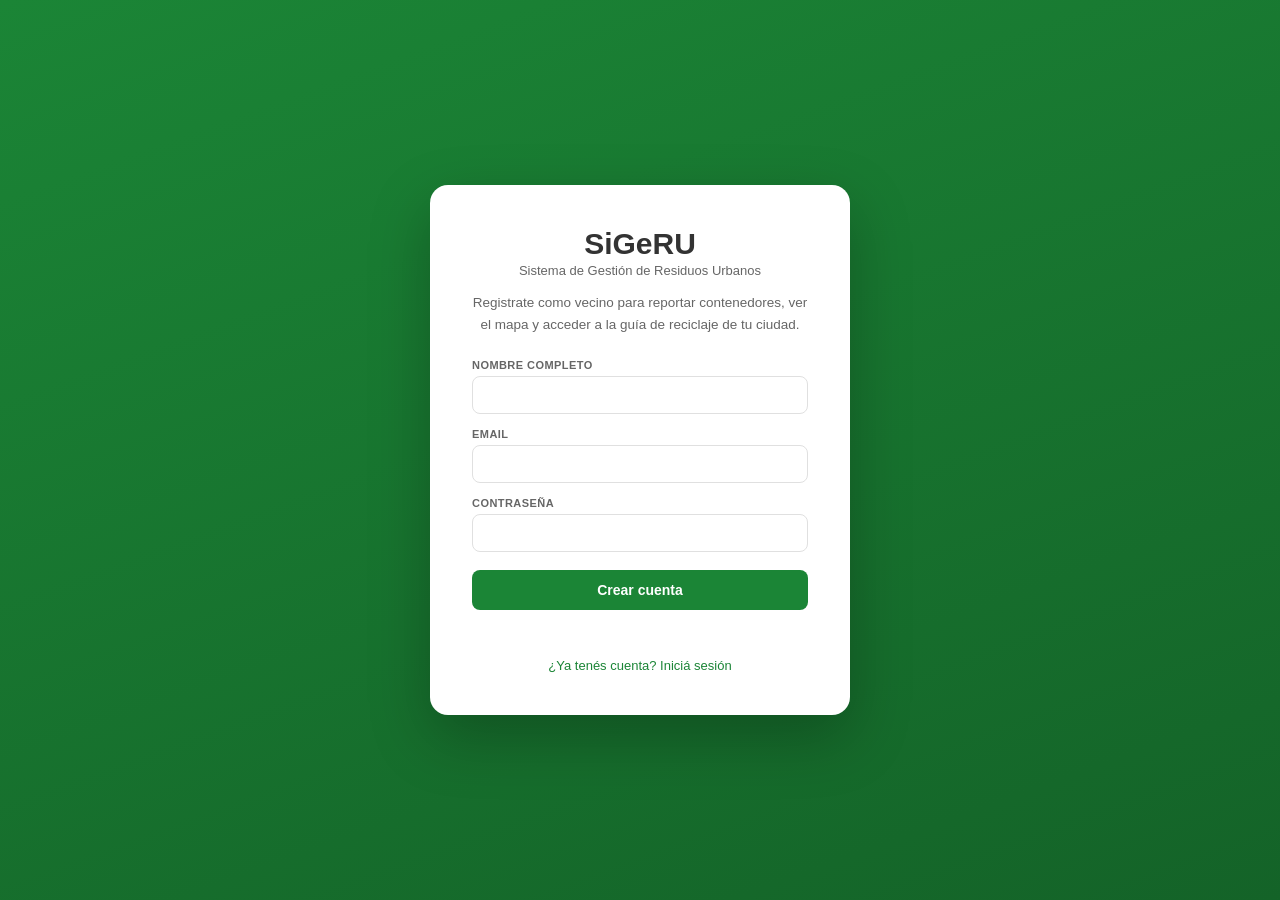
==== frontend/registro.html @ fc3cdd00 "Agreguar la estructura iniciar del sigeru G.R.U" ====
<!DOCTYPE html>
<html lang="es">
<head>
    <meta charset="UTF-8">
    <meta name="viewport" content="width=device-width, initial-scale=1.0">
    <title>SiGeRU — Registro de Vecinos</title>
    <link rel="stylesheet" href="css/estilos.css">
</head>
<body>
    <!--
      LANDING / REGISTRO DE VECINOS.
      El JavaScript va embebido abajo (etiqueta <script>), sin archivos .js
      externos. Usa fetch para hablar con la API de Usuarios a través de una
      ruta relativa: sube un nivel (..) y entra a api-usuarios.
      Corre bajo Apache/XAMPP con el .htaccess de cada API (sin puertos).
    -->
    <div class="landing">
        <div class="card">
            <h1>SiGeRU</h1>
            <p class="subt">Sistema de Gestión de Residuos Urbanos</p>
            <p class="desc">
                Registrate como vecino para reportar contenedores, ver el mapa
                y acceder a la guía de reciclaje de tu ciudad.
            </p>

            <form id="form-registro">
                <label for="nombre">Nombre completo</label>
                <input type="text" id="nombre" required>

                <label for="email">Email</label>
                <input type="email" id="email" required>

                <label for="password">Contraseña</label>
                <input type="password" id="password" required>

                <button type="submit" class="btn">Crear cuenta</button>
            </form>

            <p class="msg" id="mensaje"></p>

            <a class="link" href="index.html">¿Ya tenés cuenta? Iniciá sesión</a>
        </div>
    </div>

    <!-- ====== JAVASCRIPT EMBEBIDO (sin archivos .js externos) ====== -->
    <script>
        // Ruta relativa a la API de Usuarios. Al estar el frontend en
        // /sigeru/frontend/, subimos un nivel (..) y entramos a api-usuarios.
        // Apache + .htaccess resuelven /api-usuarios/usuarios -> api.php.
        const API_USUARIOS = '../api-usuarios';

        const form = document.getElementById('form-registro');
        const mensaje = document.getElementById('mensaje');

        form.addEventListener('submit', async (e) => {
            e.preventDefault();
            mensaje.textContent = '';
            mensaje.className = 'msg';

            const datos = {
                nombre:   document.getElementById('nombre').value.trim(),
                email:    document.getElementById('email').value.trim(),
                password: document.getElementById('password').value,
                rol:      'vecino',
            };

            try {
                const resp = await fetch(API_USUARIOS + '/usuarios', {
                    method: 'POST',
                    headers: { 'Content-Type': 'application/json' },
                    body: JSON.stringify(datos),
                });
                const resultado = await resp.json();

                if (resp.ok) {
                    mensaje.textContent = '¡Cuenta creada! Ya podés iniciar sesión.';
                    mensaje.classList.add('ok');
                    form.reset();
                } else {
                    mensaje.textContent = resultado.error || 'No se pudo registrar.';
                    mensaje.classList.add('err');
                }
            } catch (err) {
                mensaje.textContent = 'No se pudo conectar con la API de Usuarios.';
                mensaje.classList.add('err');
            }
        });
    </script>
</body>
</html>
---- frontend/css/estilos.css ----
:root{
    --primary:#1b8536;
    --dark:#146328;
    --bg:#f4f6f9;
    --card:#fff;
    --border:#e0e0e0;
    --txt:#333;
    --muted:#666;
    --radius:12px;
}
*{margin:0;padding:0;box-sizing:border-box;font-family:'Segoe UI',sans-serif;}
body{background:var(--bg);color:var(--txt);min-height:100vh;}

.landing{display:flex;align-items:center;justify-content:center;min-height:100vh;
    background:linear-gradient(160deg,var(--primary),var(--dark));padding:20px;}
.card{background:var(--card);border-radius:18px;padding:42px;width:420px;max-width:92vw;
    box-shadow:0 22px 60px rgba(0,0,0,.25);}
.card h1{font-size:30px;font-weight:800;text-align:center;}
.card .subt{font-size:13px;color:var(--muted);text-align:center;margin-top:2px;}
.card .desc{font-size:13.5px;color:var(--muted);text-align:center;margin:14px 0 24px;line-height:1.6;}

label{display:block;font-size:11px;font-weight:700;text-transform:uppercase;
    letter-spacing:.04em;margin:14px 0 5px;color:var(--muted);}
input,select{width:100%;padding:10px 12px;border:1px solid var(--border);
    border-radius:8px;font-size:14px;outline:none;transition:border-color .15s;}
input:focus,select:focus{border-color:var(--primary);}

.btn{width:100%;margin-top:18px;padding:12px;background:var(--primary);color:#fff;
    border:none;border-radius:8px;font-size:14px;font-weight:600;cursor:pointer;transition:background .15s;}
.btn:hover{background:var(--dark);}

.msg{margin-top:14px;font-size:13px;min-height:18px;text-align:center;}
.msg.ok{color:var(--primary);}
.msg.err{color:#d32f2f;}

.link{display:block;text-align:center;margin-top:16px;font-size:13px;color:var(--primary);
    text-decoration:none;cursor:pointer;}
.link:hover{text-decoration:underline;}

/* ---- Layout post-login ---- */
.oculto{display:none !important;}
.topbar{background:var(--card);border-bottom:1px solid var(--border);padding:14px 24px;
    display:flex;justify-content:space-between;align-items:center;}
.topbar h2{font-size:18px;}
.topbar .user{font-size:13px;color:var(--muted);}
.btn-salir{padding:7px 16px;border:1px solid var(--border);background:#fff;border-radius:20px;
    font-size:13px;font-weight:600;cursor:pointer;}

.contenido{padding:24px;max-width:1000px;margin:0 auto;}
.tabs{display:flex;gap:8px;margin-bottom:20px;flex-wrap:wrap;}
.tab{padding:9px 18px;border:1px solid var(--border);background:#fff;border-radius:20px;
    font-size:13px;font-weight:600;cursor:pointer;color:var(--txt);}
.tab.activa{background:var(--primary);color:#fff;border-color:var(--primary);}

.tabla{width:100%;border-collapse:collapse;background:#fff;border:1px solid var(--border);
    border-radius:var(--radius);overflow:hidden;font-size:13px;margin-bottom:20px;}
.tabla th,.tabla td{padding:11px 14px;text-align:left;border-bottom:1px solid var(--border);}
.tabla th{background:#fafafa;font-size:10.5px;text-transform:uppercase;color:var(--muted);letter-spacing:.03em;}
.tabla tr:last-child td{border-bottom:none;}

.panel{background:#fff;border:1px solid var(--border);border-radius:var(--radius);padding:20px;margin-bottom:20px;}
.panel h3{font-size:15px;margin-bottom:14px;}
.form-inline{display:grid;grid-template-columns:1fr 1fr;gap:12px;}
.form-inline .full{grid-column:1 / -1;}

/* ---- Botón eliminar (solo visible para admins) ---- */
.btn-eliminar{background:#d32f2f;color:#fff;border:none;padding:6px 12px;
    border-radius:6px;font-size:12px;font-weight:600;cursor:pointer;transition:background .15s;}
.btn-eliminar:hover{background:#b71c1c;}
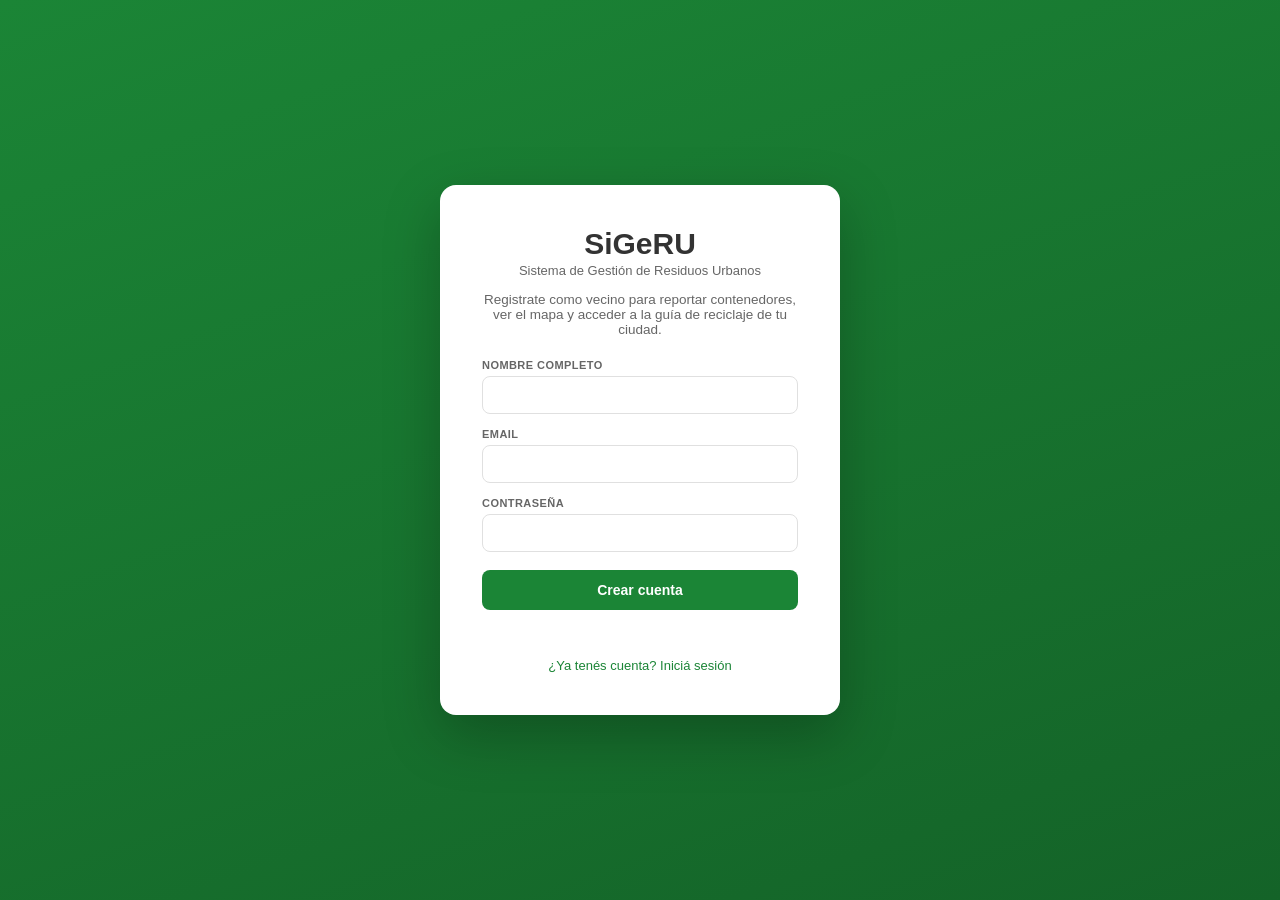
==== commit acd47e74: "Agregar interfaces de usuario, adaptacion de formato, agregar operarios" ====
--- a/frontend/registro.html
+++ b/frontend/registro.html
@@ -14,11 +14,11 @@
       ruta relativa: sube un nivel (..) y entra a api-usuarios.
       Corre bajo Apache/XAMPP con el .htaccess de cada API (sin puertos).
     -->
-    <div class="landing">
-        <div class="card">
+    <div class="login-screen">
+        <div class="login-card">
             <h1>SiGeRU</h1>
-            <p class="subt">Sistema de Gestión de Residuos Urbanos</p>
-            <p class="desc">
+            <p class="login-sub">Sistema de Gestión de Residuos Urbanos</p>
+            <p class="login-desc">
                 Registrate como vecino para reportar contenedores, ver el mapa
                 y acceder a la guía de reciclaje de tu ciudad.
             </p>
--- a/frontend/css/estilos.css
+++ b/frontend/css/estilos.css
@@ -1,69 +1,118 @@
-:root{
-    --primary:#1b8536;
-    --dark:#146328;
-    --bg:#f4f6f9;
-    --card:#fff;
-    --border:#e0e0e0;
-    --txt:#333;
-    --muted:#666;
-    --radius:12px;
+/* ============================================================
+   G.R.U — Estilos con temas de color por rol.
+   El color lo define la clase de tema en <body> (tema-vecino, etc.),
+   que setea la variable --primary. Todo lo demás usa esa variable.
+   ============================================================ */
+:root {
+    --primary: #1b8536;   /* valor por defecto (se sobreescribe por tema) */
+    --dark:    #146328;
+    --bg:      #f4f6f9;
+    --card:    #ffffff;
+    --border:  #e0e0e0;
+    --txt:     #333333;
+    --muted:   #666666;
+    --white:   #ffffff;
+    --radius:  10px;
 }
-*{margin:0;padding:0;box-sizing:border-box;font-family:'Segoe UI',sans-serif;}
-body{background:var(--bg);color:var(--txt);min-height:100vh;}
 
-.landing{display:flex;align-items:center;justify-content:center;min-height:100vh;
-    background:linear-gradient(160deg,var(--primary),var(--dark));padding:20px;}
-.card{background:var(--card);border-radius:18px;padding:42px;width:420px;max-width:92vw;
-    box-shadow:0 22px 60px rgba(0,0,0,.25);}
-.card h1{font-size:30px;font-weight:800;text-align:center;}
-.card .subt{font-size:13px;color:var(--muted);text-align:center;margin-top:2px;}
-.card .desc{font-size:13.5px;color:var(--muted);text-align:center;margin:14px 0 24px;line-height:1.6;}
+/* ---- TEMAS DE COLOR POR ROL ---- */
+.tema-vecino        { --primary:#1b8536; --dark:#146328; } /* verde */
+.tema-admin         { --primary:#0d8ecf; --dark:#0b6fa0; } /* celeste */
+.tema-recoleccion   { --primary:#ef7d00; --dark:#c96700; } /* naranja */
+.tema-clasificacion { --primary:#8e24aa; --dark:#6a1b85; } /* violeta */
+.tema-vertedero     { --primary:#f9a825; --dark:#c17e00; } /* amarillo */
 
-label{display:block;font-size:11px;font-weight:700;text-transform:uppercase;
-    letter-spacing:.04em;margin:14px 0 5px;color:var(--muted);}
-input,select{width:100%;padding:10px 12px;border:1px solid var(--border);
-    border-radius:8px;font-size:14px;outline:none;transition:border-color .15s;}
-input:focus,select:focus{border-color:var(--primary);}
+*, *::before, *::after { margin:0; padding:0; box-sizing:border-box; }
+html, body { height:100%; font-family:'Segoe UI', sans-serif; background:var(--bg); color:var(--txt); }
+.oculto { display:none !important; }
+.material-icons-outlined { vertical-align:middle; font-size:20px; }
 
-.btn{width:100%;margin-top:18px;padding:12px;background:var(--primary);color:#fff;
-    border:none;border-radius:8px;font-size:14px;font-weight:600;cursor:pointer;transition:background .15s;}
-.btn:hover{background:var(--dark);}
+/* ============================================================
+   LOGIN
+   ============================================================ */
+.login-screen { display:flex; align-items:center; justify-content:center; height:100vh;
+    background:linear-gradient(160deg, var(--primary), var(--dark)); }
+.login-card { background:var(--card); border-radius:16px; padding:42px; width:400px; max-width:92vw;
+    box-shadow:0 20px 55px rgba(0,0,0,.25); }
+.login-card h1 { font-size:30px; font-weight:800; text-align:center; }
+.login-sub { font-size:13px; color:var(--muted); text-align:center; margin-top:2px; }
+.login-desc { font-size:13.5px; color:var(--muted); text-align:center; margin:14px 0 22px; }
+.login-card label { display:block; font-size:11px; font-weight:700; text-transform:uppercase;
+    letter-spacing:.04em; margin:14px 0 5px; color:var(--muted); }
+.login-card input { width:100%; padding:10px 12px; border:1px solid var(--border); border-radius:8px;
+    font-size:14px; outline:none; transition:border-color .15s; }
+.login-card input:focus { border-color:var(--primary); }
 
-.msg{margin-top:14px;font-size:13px;min-height:18px;text-align:center;}
-.msg.ok{color:var(--primary);}
-.msg.err{color:#d32f2f;}
+.btn { width:100%; margin-top:18px; padding:12px; background:var(--primary); color:var(--white);
+    border:none; border-radius:8px; font-size:14px; font-weight:600; cursor:pointer; transition:background .15s; }
+.btn:hover { background:var(--dark); }
+.msg { margin-top:14px; font-size:13px; min-height:18px; text-align:center; }
+.msg.ok { color:var(--primary); }
+.msg.err { color:#d32f2f; }
+.link { display:block; text-align:center; margin-top:16px; font-size:13px; color:var(--primary);
+    text-decoration:none; }
+.link:hover { text-decoration:underline; }
 
-.link{display:block;text-align:center;margin-top:16px;font-size:13px;color:var(--primary);
-    text-decoration:none;cursor:pointer;}
-.link:hover{text-decoration:underline;}
+/* ============================================================
+   APP: sidebar + header + contenido
+   ============================================================ */
+.app { display:flex; height:100vh; overflow:hidden; }
 
-/* ---- Layout post-login ---- */
-.oculto{display:none !important;}
-.topbar{background:var(--card);border-bottom:1px solid var(--border);padding:14px 24px;
-    display:flex;justify-content:space-between;align-items:center;}
-.topbar h2{font-size:18px;}
-.topbar .user{font-size:13px;color:var(--muted);}
-.btn-salir{padding:7px 16px;border:1px solid var(--border);background:#fff;border-radius:20px;
-    font-size:13px;font-weight:600;cursor:pointer;}
+/* ---- SIDEBAR (color del tema) ---- */
+.sidebar { width:240px; flex-shrink:0; background:var(--primary); color:var(--white);
+    display:flex; flex-direction:column; padding:22px 0; transition:background .35s; }
+.logo { padding:0 24px 26px; }
+.logo h1 { font-size:26px; font-weight:800; }
+.logo p { font-size:11px; opacity:.8; margin-top:2px; }
+.nav { padding:0 12px; display:flex; flex-direction:column; gap:4px; }
+.nav-item { display:flex; align-items:center; gap:10px; padding:11px 16px; border-radius:8px;
+    color:var(--white); text-decoration:none; font-size:14px; font-weight:600; cursor:pointer;
+    opacity:.85; transition:background .15s, opacity .15s; }
+.nav-item:hover, .nav-item.activo { background:rgba(0,0,0,.18); opacity:1; }
 
-.contenido{padding:24px;max-width:1000px;margin:0 auto;}
-.tabs{display:flex;gap:8px;margin-bottom:20px;flex-wrap:wrap;}
-.tab{padding:9px 18px;border:1px solid var(--border);background:#fff;border-radius:20px;
-    font-size:13px;font-weight:600;cursor:pointer;color:var(--txt);}
-.tab.activa{background:var(--primary);color:#fff;border-color:var(--primary);}
+/* ---- MAIN (header + contenido) ---- */
+.main { flex:1; display:flex; flex-direction:column; overflow:hidden; }
+.header { height:58px; background:var(--card); border-bottom:1px solid var(--border);
+    display:flex; align-items:center; justify-content:space-between; padding:0 24px; flex-shrink:0; }
+.header-title { font-size:15px; font-weight:600; color:var(--muted); }
+.header-right { display:flex; align-items:center; gap:12px; }
+.header-name { font-size:14px; font-weight:600; }
+.badge { padding:4px 12px; border-radius:20px; font-size:11px; font-weight:700; color:var(--white);
+    background:var(--primary); transition:background .35s; }
+.btn-salir { display:flex; align-items:center; gap:5px; padding:7px 16px; border:1px solid var(--border);
+    background:var(--card); border-radius:20px; font-size:13px; font-weight:600; cursor:pointer; color:var(--txt); }
+.btn-salir:hover { background:var(--bg); }
+.btn-salir .material-icons-outlined { font-size:17px; }
 
-.tabla{width:100%;border-collapse:collapse;background:#fff;border:1px solid var(--border);
-    border-radius:var(--radius);overflow:hidden;font-size:13px;margin-bottom:20px;}
-.tabla th,.tabla td{padding:11px 14px;text-align:left;border-bottom:1px solid var(--border);}
-.tabla th{background:#fafafa;font-size:10.5px;text-transform:uppercase;color:var(--muted);letter-spacing:.03em;}
-.tabla tr:last-child td{border-bottom:none;}
+.content { flex:1; overflow-y:auto; padding:26px; }
 
-.panel{background:#fff;border:1px solid var(--border);border-radius:var(--radius);padding:20px;margin-bottom:20px;}
-.panel h3{font-size:15px;margin-bottom:14px;}
-.form-inline{display:grid;grid-template-columns:1fr 1fr;gap:12px;}
-.form-inline .full{grid-column:1 / -1;}
+/* ---- BIENVENIDA (paneles sin funciones) ---- */
+.bienvenida { background:var(--card); border:1px solid var(--border); border-radius:var(--radius);
+    padding:26px; max-width:640px; }
+.bienvenida h2 { font-size:20px; margin-bottom:8px; }
+.bienvenida p { font-size:13.5px; color:var(--muted); line-height:1.6; }
 
-/* ---- Botón eliminar (solo visible para admins) ---- */
-.btn-eliminar{background:#d32f2f;color:#fff;border:none;padding:6px 12px;
-    border-radius:6px;font-size:12px;font-weight:600;cursor:pointer;transition:background .15s;}
-.btn-eliminar:hover{background:#b71c1c;}
+/* ---- PANELES / FORMULARIOS (admin) ---- */
+.panel { background:var(--card); border:1px solid var(--border); border-radius:var(--radius);
+    padding:20px; margin-bottom:20px; }
+.panel h3 { font-size:15px; margin-bottom:14px; }
+.form-inline { display:grid; grid-template-columns:1fr 1fr; gap:12px; }
+.form-inline .full { grid-column:1 / -1; }
+.form-inline label { display:block; font-size:11px; font-weight:700; text-transform:uppercase;
+    margin:0 0 5px; color:var(--muted); }
+.form-inline input, .form-inline select { width:100%; padding:9px 11px; border:1px solid var(--border);
+    border-radius:8px; font-size:13.5px; font-family:inherit; outline:none; }
+.form-inline input:focus, .form-inline select:focus { border-color:var(--primary); }
+.form-inline .btn { width:auto; padding:10px 22px; margin-top:0; }
+
+/* ---- TABLAS ---- */
+.tabla { width:100%; border-collapse:collapse; background:var(--card); border:1px solid var(--border);
+    border-radius:var(--radius); overflow:hidden; font-size:13px; }
+.tabla th, .tabla td { padding:11px 14px; text-align:left; border-bottom:1px solid var(--border); }
+.tabla th { background:#fafafa; font-size:10.5px; text-transform:uppercase; color:var(--muted); letter-spacing:.03em; }
+.tabla tr:last-child td { border-bottom:none; }
+
+/* ---- BOTÓN ELIMINAR ---- */
+.btn-eliminar { background:#d32f2f; color:#fff; border:none; padding:6px 12px; border-radius:6px;
+    font-size:12px; font-weight:600; cursor:pointer; transition:background .15s; }
+.btn-eliminar:hover { background:#b71c1c; }
